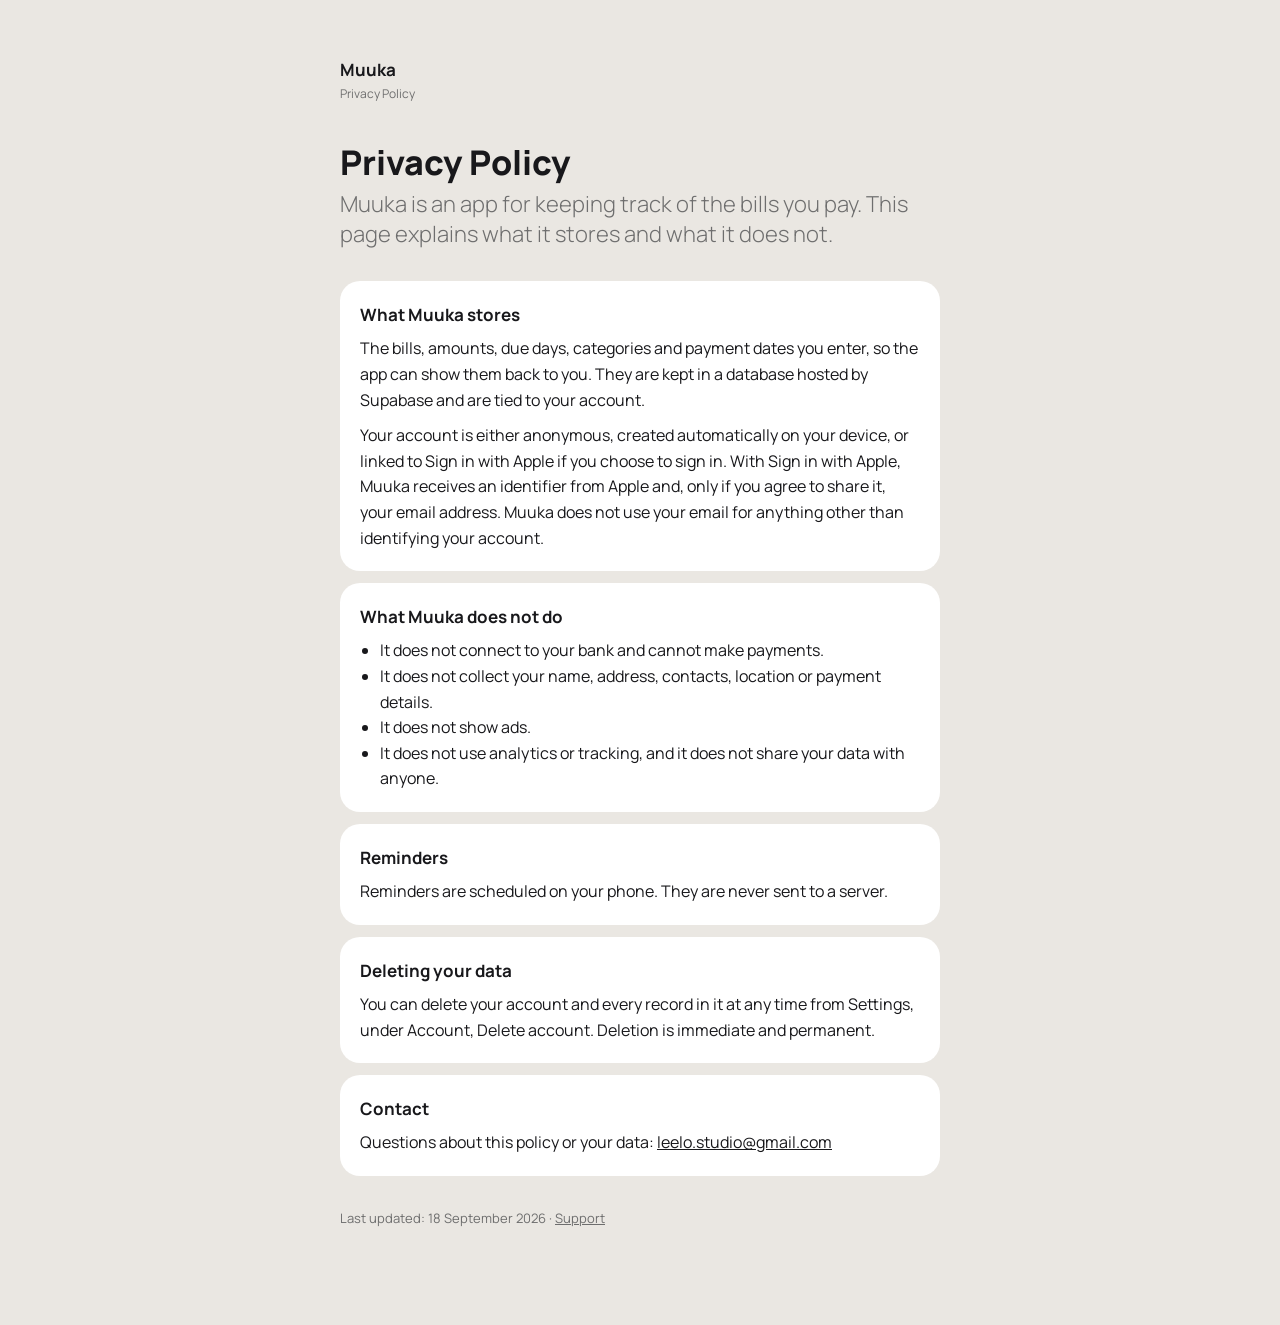
==== privacy.html @ 2cb69f51 "Muuka support and privacy pages Co-Authored-By: Claude Fable 5.1 <noreply@anthropic.com>" ====
<!doctype html>
<html lang="en">
<head>
<meta charset="utf-8">
<meta name="viewport" content="width=device-width, initial-scale=1">
<title>Muuka — Privacy Policy</title>
<meta name="description" content="What Muuka stores, what it does not, and how to delete your data.">
<link rel="preconnect" href="https://fonts.googleapis.com">
<link rel="preconnect" href="https://fonts.gstatic.com" crossorigin>
<link href="https://fonts.googleapis.com/css2?family=Manrope:wght@300;400;600;700;800&display=swap" rel="stylesheet">
<link rel="stylesheet" href="style.css">
</head>
<body>
<main>
  <a class="brand" href="./">Muuka<small>Privacy Policy</small></a>
  <h1>Privacy Policy</h1>
  <p class="lede">Muuka is an app for keeping track of the bills you pay. This page explains what it stores and what it does not.</p>

  <section>
    <h2>What Muuka stores</h2>
    <p>The bills, amounts, due days, categories and payment dates you enter, so the app can show them back to you. They are kept in a database hosted by Supabase and are tied to your account.</p>
    <p>Your account is either anonymous, created automatically on your device, or linked to Sign in with Apple if you choose to sign in. With Sign in with Apple, Muuka receives an identifier from Apple and, only if you agree to share it, your email address. Muuka does not use your email for anything other than identifying your account.</p>
  </section>

  <section>
    <h2>What Muuka does not do</h2>
    <ul>
      <li>It does not connect to your bank and cannot make payments.</li>
      <li>It does not collect your name, address, contacts, location or payment details.</li>
      <li>It does not show ads.</li>
      <li>It does not use analytics or tracking, and it does not share your data with anyone.</li>
    </ul>
  </section>

  <section>
    <h2>Reminders</h2>
    <p>Reminders are scheduled on your phone. They are never sent to a server.</p>
  </section>

  <section>
    <h2>Deleting your data</h2>
    <p>You can delete your account and every record in it at any time from Settings, under Account, Delete account. Deletion is immediate and permanent.</p>
  </section>

  <section>
    <h2>Contact</h2>
    <p>Questions about this policy or your data: <a href="mailto:leelo.studio@gmail.com">leelo.studio@gmail.com</a></p>
  </section>

  <footer>Last updated: 18 September 2026 · <a href="./">Support</a></footer>
</main>
</body>
</html>
---- style.css ----
:root {
  --ink: #18181b;
  --muted: #6e6e6e;
  --bg: #eae7e2;
  --card: #ffffff;
  --divider: #e2dfd9;
}
@media (prefers-color-scheme: dark) {
  :root {
    --ink: #f2f0eb;
    --muted: #9a968e;
    --bg: #141311;
    --card: #1f1d1a;
    --divider: #2e2b27;
  }
}
* { box-sizing: border-box; }
body {
  margin: 0;
  background: var(--bg);
  color: var(--ink);
  font-family: 'Manrope', -apple-system, BlinkMacSystemFont, 'Segoe UI', sans-serif;
  font-size: 16px;
  line-height: 1.6;
  -webkit-font-smoothing: antialiased;
}
main {
  max-width: 640px;
  margin: 0 auto;
  padding: 56px 20px 96px;
}
.brand { font-weight: 700; font-size: 17px; text-decoration: none; color: var(--ink); }
.brand small { display: block; font-weight: 400; font-size: 12px; color: var(--muted); }
h1 { font-weight: 800; font-size: 34px; line-height: 1.15; margin: 40px 0 8px; }
.lede { font-weight: 300; font-size: 22px; line-height: 1.35; color: var(--muted); margin: 0 0 32px; }
h2 { font-weight: 700; font-size: 17px; margin: 0 0 8px; }
section {
  background: var(--card);
  border-radius: 20px;
  padding: 20px;
  margin: 0 0 12px;
}
section p, section ul { margin: 0 0 10px; }
section p:last-child, section ul:last-child { margin-bottom: 0; }
ul { padding-left: 20px; }
a { color: var(--ink); }
dt { font-weight: 700; margin-top: 14px; }
dt:first-child { margin-top: 0; }
dd { margin: 2px 0 0; color: var(--muted); }
footer { margin-top: 32px; font-size: 13px; color: var(--muted); }
footer a { color: var(--muted); }
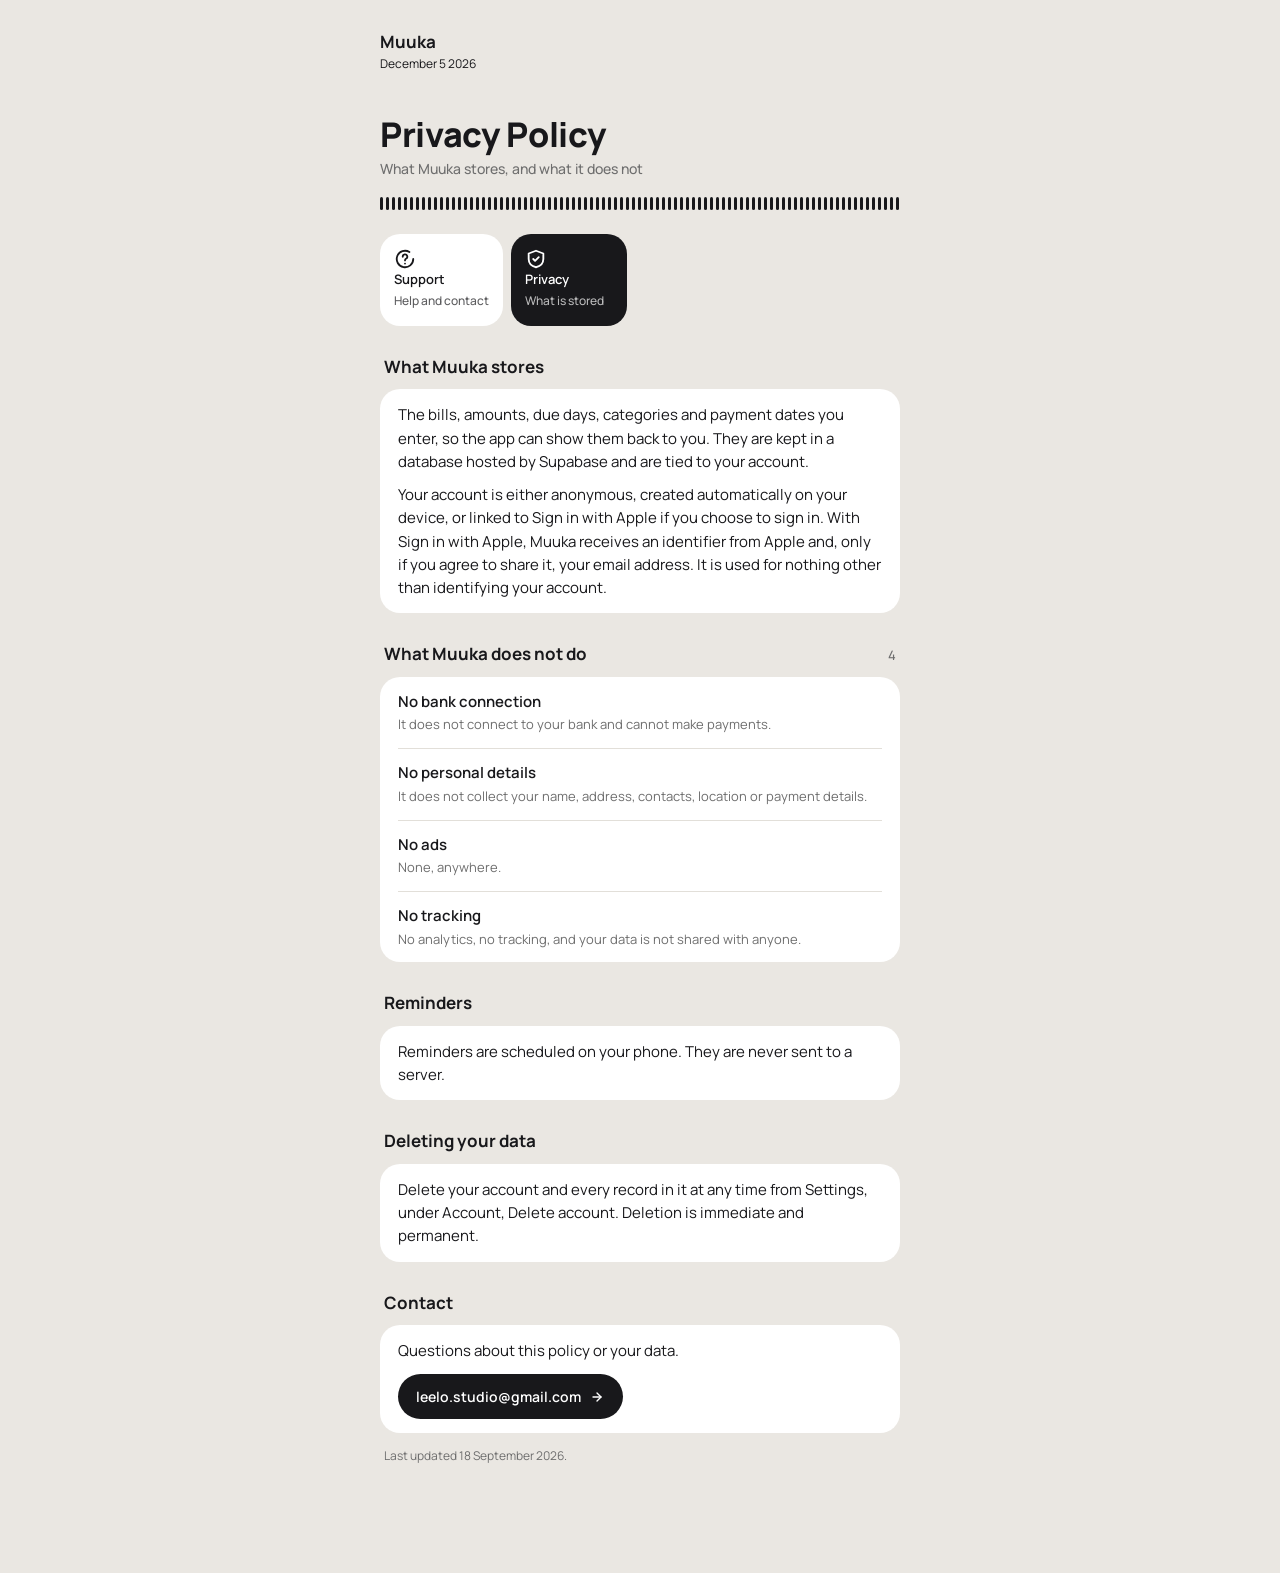
==== commit ea8e82a9: "Pages in Muuka's design language Co-Authored-By: Claude Fable 5.1 <noreply@anthropic.com>" ====
--- a/privacy.html
+++ b/privacy.html
@@ -5,49 +5,57 @@
 <meta name="viewport" content="width=device-width, initial-scale=1">
 <title>Muuka — Privacy Policy</title>
 <meta name="description" content="What Muuka stores, what it does not, and how to delete your data.">
+<meta name="color-scheme" content="light dark">
 <link rel="preconnect" href="https://fonts.googleapis.com">
 <link rel="preconnect" href="https://fonts.gstatic.com" crossorigin>
-<link href="https://fonts.googleapis.com/css2?family=Manrope:wght@300;400;600;700;800&display=swap" rel="stylesheet">
+<link href="https://fonts.googleapis.com/css2?family=Manrope:wght@300;400;500;600;700;800&display=swap" rel="stylesheet">
 <link rel="stylesheet" href="style.css">
 </head>
 <body>
 <main>
-  <a class="brand" href="./">Muuka<small>Privacy Policy</small></a>
+  <a class="brand" href="./"><b>Muuka</b><span id="today"></span></a>
   <h1>Privacy Policy</h1>
-  <p class="lede">Muuka is an app for keeping track of the bills you pay. This page explains what it stores and what it does not.</p>
+  <p class="subtitle">What Muuka stores, and what it does not</p>
+  <div class="ticks" aria-hidden="true"><i class="on" style="animation-delay:0ms"></i><i class="on" style="animation-delay:9ms"></i><i class="on" style="animation-delay:18ms"></i><i class="on" style="animation-delay:27ms"></i><i class="on" style="animation-delay:36ms"></i><i class="on" style="animation-delay:45ms"></i><i class="on" style="animation-delay:54ms"></i><i class="on" style="animation-delay:63ms"></i><i class="on" style="animation-delay:72ms"></i><i class="on" style="animation-delay:81ms"></i><i class="on" style="animation-delay:90ms"></i><i class="on" style="animation-delay:99ms"></i><i class="on" style="animation-delay:108ms"></i><i class="on" style="animation-delay:117ms"></i><i class="on" style="animation-delay:126ms"></i><i class="on" style="animation-delay:135ms"></i><i class="on" style="animation-delay:144ms"></i><i class="on" style="animation-delay:153ms"></i><i class="on" style="animation-delay:162ms"></i><i class="on" style="animation-delay:171ms"></i><i class="on" style="animation-delay:180ms"></i><i class="on" style="animation-delay:189ms"></i><i class="on" style="animation-delay:198ms"></i><i class="on" style="animation-delay:207ms"></i><i class="on" style="animation-delay:216ms"></i><i class="on" style="animation-delay:225ms"></i><i class="on" style="animation-delay:234ms"></i><i class="on" style="animation-delay:243ms"></i><i class="on" style="animation-delay:252ms"></i><i class="on" style="animation-delay:261ms"></i><i class="on" style="animation-delay:270ms"></i><i class="on" style="animation-delay:279ms"></i><i class="on" style="animation-delay:288ms"></i><i class="on" style="animation-delay:297ms"></i><i class="on" style="animation-delay:306ms"></i><i class="on" style="animation-delay:315ms"></i><i class="on" style="animation-delay:324ms"></i><i class="on" style="animation-delay:333ms"></i><i class="on" style="animation-delay:342ms"></i><i class="on" style="animation-delay:351ms"></i><i class="on" style="animation-delay:360ms"></i><i class="on" style="animation-delay:369ms"></i><i class="on" style="animation-delay:378ms"></i><i class="on" style="animation-delay:387ms"></i><i class="on" style="animation-delay:396ms"></i><i class="on" style="animation-delay:405ms"></i><i class="on" style="animation-delay:414ms"></i><i class="on" style="animation-delay:423ms"></i><i class="on" style="animation-delay:432ms"></i><i class="on" style="animation-delay:441ms"></i><i class="on" style="animation-delay:450ms"></i><i class="on" style="animation-delay:459ms"></i><i class="on" style="animation-delay:468ms"></i><i class="on" style="animation-delay:477ms"></i><i class="on" style="animation-delay:486ms"></i><i class="on" style="animation-delay:495ms"></i><i class="on" style="animation-delay:504ms"></i><i class="on" style="animation-delay:513ms"></i><i class="on" style="animation-delay:522ms"></i><i class="on" style="animation-delay:531ms"></i><i class="on" style="animation-delay:540ms"></i><i class="on" style="animation-delay:549ms"></i><i class="on" style="animation-delay:558ms"></i><i class="on" style="animation-delay:567ms"></i><i class="on" style="animation-delay:576ms"></i><i class="on" style="animation-delay:585ms"></i><i class="on" style="animation-delay:594ms"></i><i class="on" style="animation-delay:603ms"></i><i class="on" style="animation-delay:612ms"></i><i class="on" style="animation-delay:621ms"></i><i class="on" style="animation-delay:630ms"></i><i class="on" style="animation-delay:639ms"></i><i class="on" style="animation-delay:648ms"></i><i class="on" style="animation-delay:657ms"></i><i class="on" style="animation-delay:666ms"></i><i class="on" style="animation-delay:675ms"></i><i class="on" style="animation-delay:684ms"></i><i class="on" style="animation-delay:693ms"></i><i class="on" style="animation-delay:702ms"></i><i class="on" style="animation-delay:711ms"></i><i class="on" style="animation-delay:720ms"></i><i class="on" style="animation-delay:729ms"></i><i class="on" style="animation-delay:738ms"></i><i class="on" style="animation-delay:747ms"></i><i class="on" style="animation-delay:756ms"></i><i class="on" style="animation-delay:765ms"></i><i class="on" style="animation-delay:774ms"></i><i class="on" style="animation-delay:783ms"></i></div>
+  <nav class="tiles">
+    <a class="tile" href="./"><svg viewBox="0 0 24 24" fill="none" stroke="currentColor" stroke-width="2" stroke-linecap="round" stroke-linejoin="round"><path d="M21 12a9 9 0 1 1-4.2-7.6"/><path d="M9.5 9.5a2.5 2.5 0 1 1 3.6 2.2c-.7.4-1.1 1-1.1 1.8"/><path d="M12 17h.01"/></svg><span><b>Support</b><small>Help and contact</small></span></a>
+    <a class="tile on" href="privacy.html"><svg viewBox="0 0 24 24" fill="none" stroke="currentColor" stroke-width="2" stroke-linecap="round" stroke-linejoin="round"><path d="M12 3l8 3v6c0 4.5-3.2 7.8-8 9-4.8-1.2-8-4.5-8-9V6l8-3z"/><path d="M9 12l2 2 4-4"/></svg><span><b>Privacy</b><small>What is stored</small></span></a>
+  </nav>
+  <div class="head"><h2>What Muuka stores</h2></div>
+  <div class="group">
+    <div class="row plain">
+      <p>The bills, amounts, due days, categories and payment dates you enter, so the app can show them back to you. They are kept in a database hosted by Supabase and are tied to your account.</p>
+      <p>Your account is either anonymous, created automatically on your device, or linked to Sign in with Apple if you choose to sign in. With Sign in with Apple, Muuka receives an identifier from Apple and, only if you agree to share it, your email address. It is used for nothing other than identifying your account.</p>
+    </div>
+  </div>
 
-  <section>
-    <h2>What Muuka stores</h2>
-    <p>The bills, amounts, due days, categories and payment dates you enter, so the app can show them back to you. They are kept in a database hosted by Supabase and are tied to your account.</p>
-    <p>Your account is either anonymous, created automatically on your device, or linked to Sign in with Apple if you choose to sign in. With Sign in with Apple, Muuka receives an identifier from Apple and, only if you agree to share it, your email address. Muuka does not use your email for anything other than identifying your account.</p>
-  </section>
+  <div class="head"><h2>What Muuka does not do</h2><span>4</span></div>
+  <div class="group">
+    <div class="row"><b>No bank connection</b><p>It does not connect to your bank and cannot make payments.</p></div>
+    <div class="row"><b>No personal details</b><p>It does not collect your name, address, contacts, location or payment details.</p></div>
+    <div class="row"><b>No ads</b><p>None, anywhere.</p></div>
+    <div class="row"><b>No tracking</b><p>No analytics, no tracking, and your data is not shared with anyone.</p></div>
+  </div>
 
-  <section>
-    <h2>What Muuka does not do</h2>
-    <ul>
-      <li>It does not connect to your bank and cannot make payments.</li>
-      <li>It does not collect your name, address, contacts, location or payment details.</li>
-      <li>It does not show ads.</li>
-      <li>It does not use analytics or tracking, and it does not share your data with anyone.</li>
-    </ul>
-  </section>
+  <div class="head"><h2>Reminders</h2></div>
+  <div class="group"><div class="row plain"><p>Reminders are scheduled on your phone. They are never sent to a server.</p></div></div>
 
-  <section>
-    <h2>Reminders</h2>
-    <p>Reminders are scheduled on your phone. They are never sent to a server.</p>
-  </section>
+  <div class="head"><h2>Deleting your data</h2></div>
+  <div class="group"><div class="row plain"><p>Delete your account and every record in it at any time from Settings, under Account, Delete account. Deletion is immediate and permanent.</p></div></div>
 
-  <section>
-    <h2>Deleting your data</h2>
-    <p>You can delete your account and every record in it at any time from Settings, under Account, Delete account. Deletion is immediate and permanent.</p>
-  </section>
-
-  <section>
-    <h2>Contact</h2>
-    <p>Questions about this policy or your data: <a href="mailto:leelo.studio@gmail.com">leelo.studio@gmail.com</a></p>
-  </section>
-
-  <footer>Last updated: 18 September 2026 · <a href="./">Support</a></footer>
+  <div class="head"><h2>Contact</h2></div>
+  <div class="group">
+    <div class="row plain">
+      <p>Questions about this policy or your data.</p>
+      <a class="pill" href="mailto:leelo.studio@gmail.com">leelo.studio@gmail.com <svg viewBox="0 0 24 24" fill="none" stroke="currentColor" stroke-width="2" stroke-linecap="round" stroke-linejoin="round"><path d="M6 12h12"/><path d="M12 6l6 6-6 6"/></svg></a>
+    </div>
+  </div>
+  <p class="foot">Last updated 18 September 2026.</p>
 </main>
+<script>
+  var d = new Date();
+  document.getElementById('today').textContent =
+    d.toLocaleDateString('en-US', { month: 'long' }) + ' ' + d.getDate() + ' ' + d.getFullYear();
+</script>
 </body>
 </html>
--- a/style.css
+++ b/style.css
@@ -1,51 +1,90 @@
+/* Muuka's design language, for the web: warm stone page, white grouped
+   cards with inset 1px dividers, Manrope, the 34pt title block, the tick
+   row, and tiles as navigation. Light and dark, like the app. */
 :root {
   --ink: #18181b;
+  --on-ink: #ffffff;
   --muted: #6e6e6e;
   --bg: #eae7e2;
   --card: #ffffff;
   --divider: #e2dfd9;
+  --track: #f0eeeb;
 }
 @media (prefers-color-scheme: dark) {
   :root {
     --ink: #f2f0eb;
+    --on-ink: #18181b;
     --muted: #9a968e;
     --bg: #141311;
     --card: #1f1d1a;
     --divider: #2e2b27;
+    --track: #2a2825;
   }
 }
 * { box-sizing: border-box; }
+html { -webkit-text-size-adjust: 100%; }
 body {
   margin: 0;
   background: var(--bg);
   color: var(--ink);
   font-family: 'Manrope', -apple-system, BlinkMacSystemFont, 'Segoe UI', sans-serif;
-  font-size: 16px;
-  line-height: 1.6;
+  font-size: 15px;
+  line-height: 1.5;
   -webkit-font-smoothing: antialiased;
 }
-main {
-  max-width: 640px;
-  margin: 0 auto;
-  padding: 56px 20px 96px;
+main { max-width: 560px; margin: 0 auto; padding: 32px 20px 96px; }
+
+/* Brand block — "Muuka" over the date, top left, as on every screen. */
+.brand { display: block; text-decoration: none; color: var(--ink); margin-bottom: 40px; }
+.brand b { display: block; font-weight: 700; font-size: 17px; line-height: 1.2; }
+.brand span { font-size: 12px; }
+
+/* Title block. */
+h1 { font-weight: 800; font-size: 34px; line-height: 1.15; margin: 0 0 4px; letter-spacing: -0.01em; }
+.subtitle { font-weight: 500; font-size: 14px; color: var(--muted); margin: 0; }
+
+/* The tick row: 3pt ticks, 13pt tall, 3pt apart; lit ink, the rest at 22%. */
+.ticks { display: flex; gap: 3px; height: 13px; margin: 18px 0 0; overflow: hidden; }
+.ticks i { flex: 0 0 3px; border-radius: 1.5px; background: var(--ink); opacity: 0.22; }
+.ticks i.on { opacity: 1; animation: lit 1.1s cubic-bezier(0.25, 1, 0.5, 1) both; }
+@keyframes lit { from { opacity: 0.22; } to { opacity: 1; } }
+
+/* Tiles, as in the app's filter strip: the current page is ink. */
+.tiles { display: flex; gap: 8px; margin: 24px 0 28px; }
+.tile {
+  flex: 0 0 auto; min-width: 116px; height: 92px; padding: 14px;
+  border-radius: 20px; background: var(--card); color: var(--ink);
+  display: flex; flex-direction: column; justify-content: space-between;
+  text-decoration: none; transition: transform 0.12s ease;
 }
-.brand { font-weight: 700; font-size: 17px; text-decoration: none; color: var(--ink); }
-.brand small { display: block; font-weight: 400; font-size: 12px; color: var(--muted); }
-h1 { font-weight: 800; font-size: 34px; line-height: 1.15; margin: 40px 0 8px; }
-.lede { font-weight: 300; font-size: 22px; line-height: 1.35; color: var(--muted); margin: 0 0 32px; }
-h2 { font-weight: 700; font-size: 17px; margin: 0 0 8px; }
-section {
-  background: var(--card);
-  border-radius: 20px;
-  padding: 20px;
-  margin: 0 0 12px;
+.tile:active { transform: scale(0.97); }
+.tile.on { background: var(--ink); color: var(--on-ink); }
+.tile svg { width: 22px; height: 22px; }
+.tile b { display: block; font-weight: 600; font-size: 13px; }
+.tile small { font-weight: 500; font-size: 12px; opacity: 0.7; }
+
+/* Section heading outside the card, like "This month". */
+.head { display: flex; align-items: baseline; justify-content: space-between; padding: 0 4px; margin: 28px 0 10px; }
+.head h2 { font-weight: 700; font-size: 17px; margin: 0; }
+.head span { font-weight: 500; font-size: 13px; color: var(--muted); }
+
+/* Grouped rows on one surface, inset dividers. */
+.group { background: var(--card); border-radius: 20px; overflow: hidden; }
+.row { position: relative; padding: 14px 18px; }
+.row + .row::before { content: ''; position: absolute; top: 0; left: 18px; right: 18px; height: 1px; background: var(--divider); }
+.row b { display: block; font-weight: 600; font-size: 15px; }
+.row p { margin: 2px 0 0; font-size: 13px; line-height: 1.45; color: var(--muted); }
+.row.plain p { color: var(--ink); font-size: 15px; line-height: 1.55; margin: 0; }
+.row.plain p + p { margin-top: 10px; }
+.row a { color: var(--ink); }
+.row a.pill { color: var(--on-ink); }
+
+/* The ink pill — the app's one kind of button. */
+.pill {
+  display: inline-flex; align-items: center; gap: 8px; margin-top: 12px;
+  padding: 12px 18px; border-radius: 999px; background: var(--ink); color: var(--on-ink);
+  font-weight: 600; font-size: 14px; text-decoration: none;
 }
-section p, section ul { margin: 0 0 10px; }
-section p:last-child, section ul:last-child { margin-bottom: 0; }
-ul { padding-left: 20px; }
-a { color: var(--ink); }
-dt { font-weight: 700; margin-top: 14px; }
-dt:first-child { margin-top: 0; }
-dd { margin: 2px 0 0; color: var(--muted); }
-footer { margin-top: 32px; font-size: 13px; color: var(--muted); }
-footer a { color: var(--muted); }
+.pill svg { width: 16px; height: 16px; }
+
+.foot { font-size: 12px; color: var(--muted); padding: 0 4px; margin-top: 14px; }
